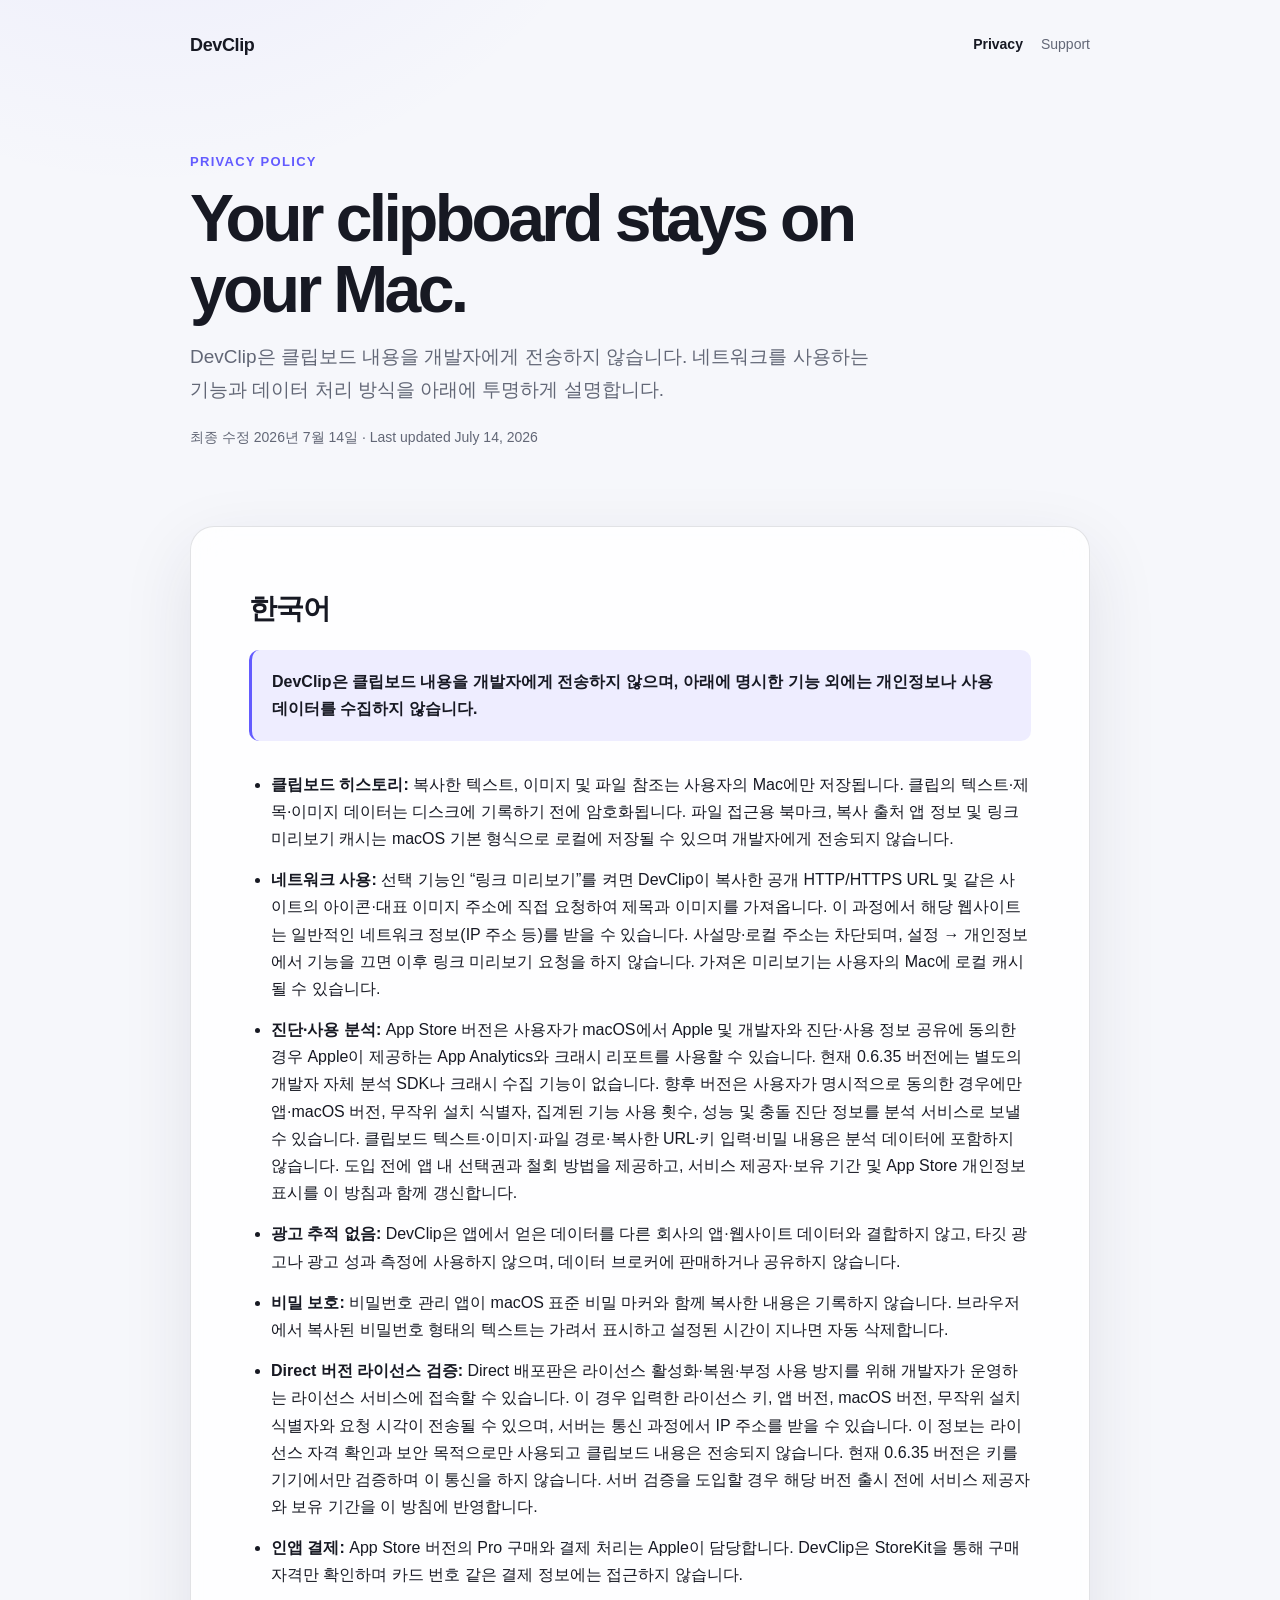
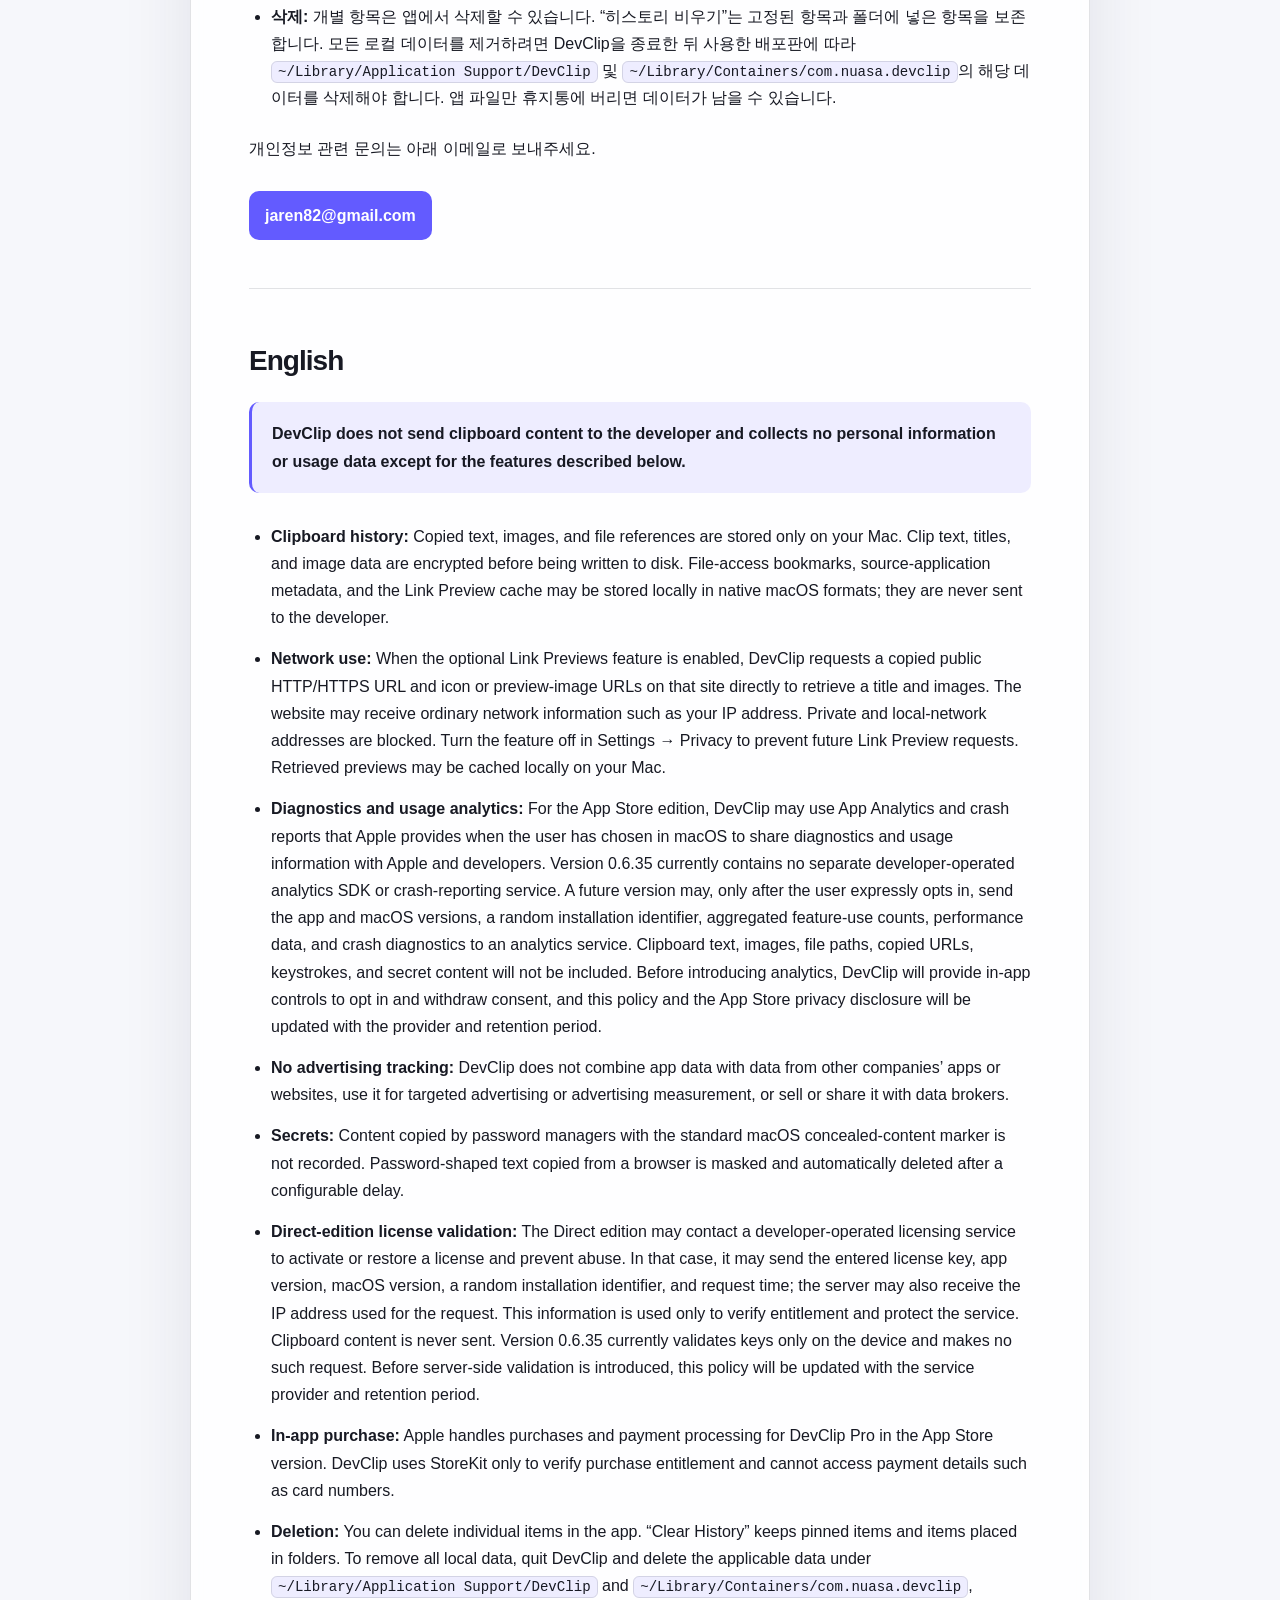
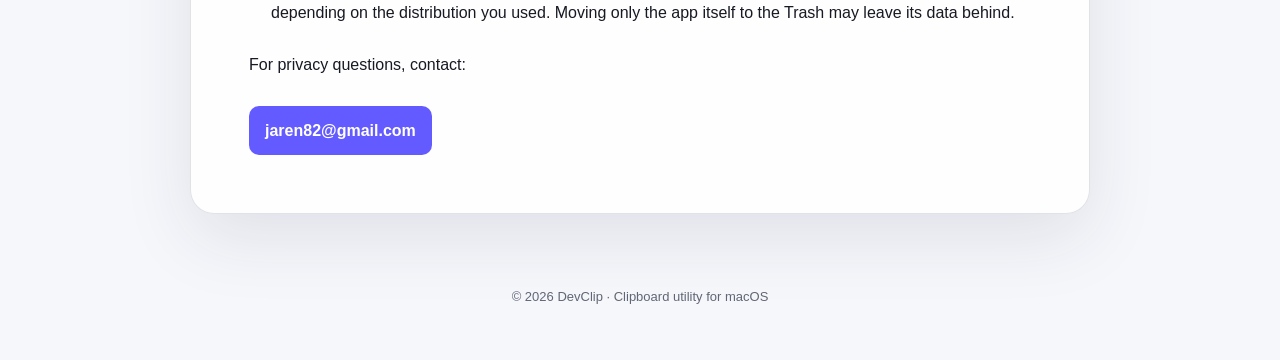
==== index.html @ b5a1bee8 "Publish DevClip privacy and support pages" ====
<!doctype html>
<html lang="ko">
<head>
  <meta charset="utf-8">
  <meta name="viewport" content="width=device-width, initial-scale=1">
  <meta name="description" content="DevClip 개인정보처리방침과 Privacy Policy">
  <title>Privacy Policy · DevClip</title>
  <link rel="stylesheet" href="styles.css">
</head>
<body>
  <div class="shell">
    <header>
      <a class="brand" href="./">DevClip</a>
      <nav aria-label="Main navigation">
        <a href="./" aria-current="page">Privacy</a>
        <a href="support.html">Support</a>
      </nav>
    </header>

    <main>
      <section class="hero">
        <div class="eyebrow">Privacy Policy</div>
        <h1>Your clipboard stays on your Mac.</h1>
        <p class="lede">DevClip은 클립보드 내용을 개발자에게 전송하지 않습니다. 네트워크를 사용하는 기능과 데이터 처리 방식을 아래에 투명하게 설명합니다.</p>
        <p class="updated">최종 수정 2026년 7월 14일 · Last updated July 14, 2026</p>
      </section>

      <article class="card">
        <section class="language" lang="ko">
          <h2>한국어</h2>
          <p class="notice"><strong>DevClip은 클립보드 내용을 개발자에게 전송하지 않으며, 아래에 명시한 기능 외에는 개인정보나 사용 데이터를 수집하지 않습니다.</strong></p>
          <ul>
            <li><strong>클립보드 히스토리:</strong> 복사한 텍스트, 이미지 및 파일 참조는 사용자의 Mac에만 저장됩니다. 클립의 텍스트·제목·이미지 데이터는 디스크에 기록하기 전에 암호화됩니다. 파일 접근용 북마크, 복사 출처 앱 정보 및 링크 미리보기 캐시는 macOS 기본 형식으로 로컬에 저장될 수 있으며 개발자에게 전송되지 않습니다.</li>
            <li><strong>네트워크 사용:</strong> 선택 기능인 “링크 미리보기”를 켜면 DevClip이 복사한 공개 HTTP/HTTPS URL 및 같은 사이트의 아이콘·대표 이미지 주소에 직접 요청하여 제목과 이미지를 가져옵니다. 이 과정에서 해당 웹사이트는 일반적인 네트워크 정보(IP 주소 등)를 받을 수 있습니다. 사설망·로컬 주소는 차단되며, 설정 → 개인정보에서 기능을 끄면 이후 링크 미리보기 요청을 하지 않습니다. 가져온 미리보기는 사용자의 Mac에 로컬 캐시될 수 있습니다.</li>
            <li><strong>진단·사용 분석:</strong> App Store 버전은 사용자가 macOS에서 Apple 및 개발자와 진단·사용 정보 공유에 동의한 경우 Apple이 제공하는 App Analytics와 크래시 리포트를 사용할 수 있습니다. 현재 0.6.35 버전에는 별도의 개발자 자체 분석 SDK나 크래시 수집 기능이 없습니다. 향후 버전은 사용자가 명시적으로 동의한 경우에만 앱·macOS 버전, 무작위 설치 식별자, 집계된 기능 사용 횟수, 성능 및 충돌 진단 정보를 분석 서비스로 보낼 수 있습니다. 클립보드 텍스트·이미지·파일 경로·복사한 URL·키 입력·비밀 내용은 분석 데이터에 포함하지 않습니다. 도입 전에 앱 내 선택권과 철회 방법을 제공하고, 서비스 제공자·보유 기간 및 App Store 개인정보 표시를 이 방침과 함께 갱신합니다.</li>
            <li><strong>광고 추적 없음:</strong> DevClip은 앱에서 얻은 데이터를 다른 회사의 앱·웹사이트 데이터와 결합하지 않고, 타깃 광고나 광고 성과 측정에 사용하지 않으며, 데이터 브로커에 판매하거나 공유하지 않습니다.</li>
            <li><strong>비밀 보호:</strong> 비밀번호 관리 앱이 macOS 표준 비밀 마커와 함께 복사한 내용은 기록하지 않습니다. 브라우저에서 복사된 비밀번호 형태의 텍스트는 가려서 표시하고 설정된 시간이 지나면 자동 삭제합니다.</li>
            <li><strong>Direct 버전 라이선스 검증:</strong> Direct 배포판은 라이선스 활성화·복원·부정 사용 방지를 위해 개발자가 운영하는 라이선스 서비스에 접속할 수 있습니다. 이 경우 입력한 라이선스 키, 앱 버전, macOS 버전, 무작위 설치 식별자와 요청 시각이 전송될 수 있으며, 서버는 통신 과정에서 IP 주소를 받을 수 있습니다. 이 정보는 라이선스 자격 확인과 보안 목적으로만 사용되고 클립보드 내용은 전송되지 않습니다. 현재 0.6.35 버전은 키를 기기에서만 검증하며 이 통신을 하지 않습니다. 서버 검증을 도입할 경우 해당 버전 출시 전에 서비스 제공자와 보유 기간을 이 방침에 반영합니다.</li>
            <li><strong>인앱 결제:</strong> App Store 버전의 Pro 구매와 결제 처리는 Apple이 담당합니다. DevClip은 StoreKit을 통해 구매 자격만 확인하며 카드 번호 같은 결제 정보에는 접근하지 않습니다.</li>
            <li><strong>삭제:</strong> 개별 항목은 앱에서 삭제할 수 있습니다. “히스토리 비우기”는 고정된 항목과 폴더에 넣은 항목을 보존합니다. 모든 로컬 데이터를 제거하려면 DevClip을 종료한 뒤 사용한 배포판에 따라 <code>~/Library/Application Support/DevClip</code> 및 <code>~/Library/Containers/com.nuasa.devclip</code>의 해당 데이터를 삭제해야 합니다. 앱 파일만 휴지통에 버리면 데이터가 남을 수 있습니다.</li>
          </ul>
          <p>개인정보 관련 문의는 아래 이메일로 보내주세요.</p>
          <a class="contact" href="mailto:jaren82@gmail.com">jaren82@gmail.com</a>
        </section>

        <section class="language" lang="en">
          <h2>English</h2>
          <p class="notice"><strong>DevClip does not send clipboard content to the developer and collects no personal information or usage data except for the features described below.</strong></p>
          <ul>
            <li><strong>Clipboard history:</strong> Copied text, images, and file references are stored only on your Mac. Clip text, titles, and image data are encrypted before being written to disk. File-access bookmarks, source-application metadata, and the Link Preview cache may be stored locally in native macOS formats; they are never sent to the developer.</li>
            <li><strong>Network use:</strong> When the optional Link Previews feature is enabled, DevClip requests a copied public HTTP/HTTPS URL and icon or preview-image URLs on that site directly to retrieve a title and images. The website may receive ordinary network information such as your IP address. Private and local-network addresses are blocked. Turn the feature off in Settings → Privacy to prevent future Link Preview requests. Retrieved previews may be cached locally on your Mac.</li>
            <li><strong>Diagnostics and usage analytics:</strong> For the App Store edition, DevClip may use App Analytics and crash reports that Apple provides when the user has chosen in macOS to share diagnostics and usage information with Apple and developers. Version 0.6.35 currently contains no separate developer-operated analytics SDK or crash-reporting service. A future version may, only after the user expressly opts in, send the app and macOS versions, a random installation identifier, aggregated feature-use counts, performance data, and crash diagnostics to an analytics service. Clipboard text, images, file paths, copied URLs, keystrokes, and secret content will not be included. Before introducing analytics, DevClip will provide in-app controls to opt in and withdraw consent, and this policy and the App Store privacy disclosure will be updated with the provider and retention period.</li>
            <li><strong>No advertising tracking:</strong> DevClip does not combine app data with data from other companies’ apps or websites, use it for targeted advertising or advertising measurement, or sell or share it with data brokers.</li>
            <li><strong>Secrets:</strong> Content copied by password managers with the standard macOS concealed-content marker is not recorded. Password-shaped text copied from a browser is masked and automatically deleted after a configurable delay.</li>
            <li><strong>Direct-edition license validation:</strong> The Direct edition may contact a developer-operated licensing service to activate or restore a license and prevent abuse. In that case, it may send the entered license key, app version, macOS version, a random installation identifier, and request time; the server may also receive the IP address used for the request. This information is used only to verify entitlement and protect the service. Clipboard content is never sent. Version 0.6.35 currently validates keys only on the device and makes no such request. Before server-side validation is introduced, this policy will be updated with the service provider and retention period.</li>
            <li><strong>In-app purchase:</strong> Apple handles purchases and payment processing for DevClip Pro in the App Store version. DevClip uses StoreKit only to verify purchase entitlement and cannot access payment details such as card numbers.</li>
            <li><strong>Deletion:</strong> You can delete individual items in the app. “Clear History” keeps pinned items and items placed in folders. To remove all local data, quit DevClip and delete the applicable data under <code>~/Library/Application Support/DevClip</code> and <code>~/Library/Containers/com.nuasa.devclip</code>, depending on the distribution you used. Moving only the app itself to the Trash may leave its data behind.</li>
          </ul>
          <p>For privacy questions, contact:</p>
          <a class="contact" href="mailto:jaren82@gmail.com">jaren82@gmail.com</a>
        </section>
      </article>
    </main>

    <footer>© 2026 DevClip · Clipboard utility for macOS</footer>
  </div>
</body>
</html>
---- styles.css ----
:root {
  color-scheme: light dark;
  --bg: #f6f7fb;
  --surface: rgba(255, 255, 255, 0.82);
  --text: #171923;
  --muted: #626776;
  --line: rgba(22, 28, 45, 0.12);
  --accent: #635bff;
  --accent-soft: rgba(99, 91, 255, 0.1);
  --shadow: 0 24px 70px rgba(40, 43, 70, 0.1);
}

@media (prefers-color-scheme: dark) {
  :root {
    --bg: #101116;
    --surface: rgba(28, 30, 38, 0.88);
    --text: #f3f4f8;
    --muted: #a8adba;
    --line: rgba(255, 255, 255, 0.11);
    --accent: #9b95ff;
    --accent-soft: rgba(155, 149, 255, 0.13);
    --shadow: 0 24px 70px rgba(0, 0, 0, 0.25);
  }
}

* { box-sizing: border-box; }

html { scroll-behavior: smooth; }

body {
  margin: 0;
  background:
    radial-gradient(circle at 12% -10%, var(--accent-soft), transparent 34rem),
    var(--bg);
  color: var(--text);
  font: 16px/1.7 -apple-system, BlinkMacSystemFont, "SF Pro Text", "Noto Sans KR", sans-serif;
}

a { color: var(--accent); }
a:hover { text-decoration-thickness: 2px; }

.shell {
  width: min(900px, calc(100% - 32px));
  margin: 0 auto;
}

header {
  display: flex;
  align-items: center;
  justify-content: space-between;
  gap: 24px;
  padding: 30px 0;
}

.brand {
  color: var(--text);
  font-size: 18px;
  font-weight: 750;
  letter-spacing: -0.02em;
  text-decoration: none;
}

nav { display: flex; gap: 18px; }
nav a { color: var(--muted); font-size: 14px; text-decoration: none; }
nav a[aria-current="page"] { color: var(--text); font-weight: 650; }

.hero { padding: 60px 0 34px; }
.eyebrow {
  color: var(--accent);
  font-size: 13px;
  font-weight: 750;
  letter-spacing: 0.1em;
  text-transform: uppercase;
}

h1 {
  max-width: 720px;
  margin: 10px 0 16px;
  font-size: clamp(38px, 7vw, 66px);
  line-height: 1.08;
  letter-spacing: -0.055em;
}

.lede { max-width: 700px; margin: 0; color: var(--muted); font-size: 19px; }
.updated { margin-top: 20px; color: var(--muted); font-size: 14px; }

.card {
  margin: 24px 0 72px;
  padding: clamp(24px, 6vw, 58px);
  border: 1px solid var(--line);
  border-radius: 24px;
  background: var(--surface);
  box-shadow: var(--shadow);
  backdrop-filter: blur(18px);
}

.language + .language {
  margin-top: 48px;
  padding-top: 48px;
  border-top: 1px solid var(--line);
}

h2 { margin: 0 0 18px; font-size: 28px; letter-spacing: -0.035em; }
h3 { margin: 28px 0 8px; font-size: 18px; letter-spacing: -0.02em; }
p { margin: 8px 0 18px; }
ul { margin: 14px 0 24px; padding-left: 22px; }
li + li { margin-top: 14px; }
strong { font-weight: 720; }
code {
  padding: 2px 6px;
  border: 1px solid var(--line);
  border-radius: 6px;
  background: var(--accent-soft);
  font: 0.88em ui-monospace, SFMono-Regular, Menlo, monospace;
  overflow-wrap: anywhere;
}

.notice {
  margin: 0 0 30px;
  padding: 18px 20px;
  border-left: 3px solid var(--accent);
  border-radius: 10px;
  background: var(--accent-soft);
}

.contact {
  display: inline-flex;
  margin-top: 10px;
  padding: 11px 16px;
  border-radius: 10px;
  background: var(--accent);
  color: #fff;
  font-weight: 700;
  text-decoration: none;
}

footer {
  padding: 0 0 52px;
  color: var(--muted);
  font-size: 13px;
  text-align: center;
}

@media (max-width: 560px) {
  header { align-items: flex-start; flex-direction: column; }
  .hero { padding-top: 30px; }
  .card { border-radius: 18px; }
}
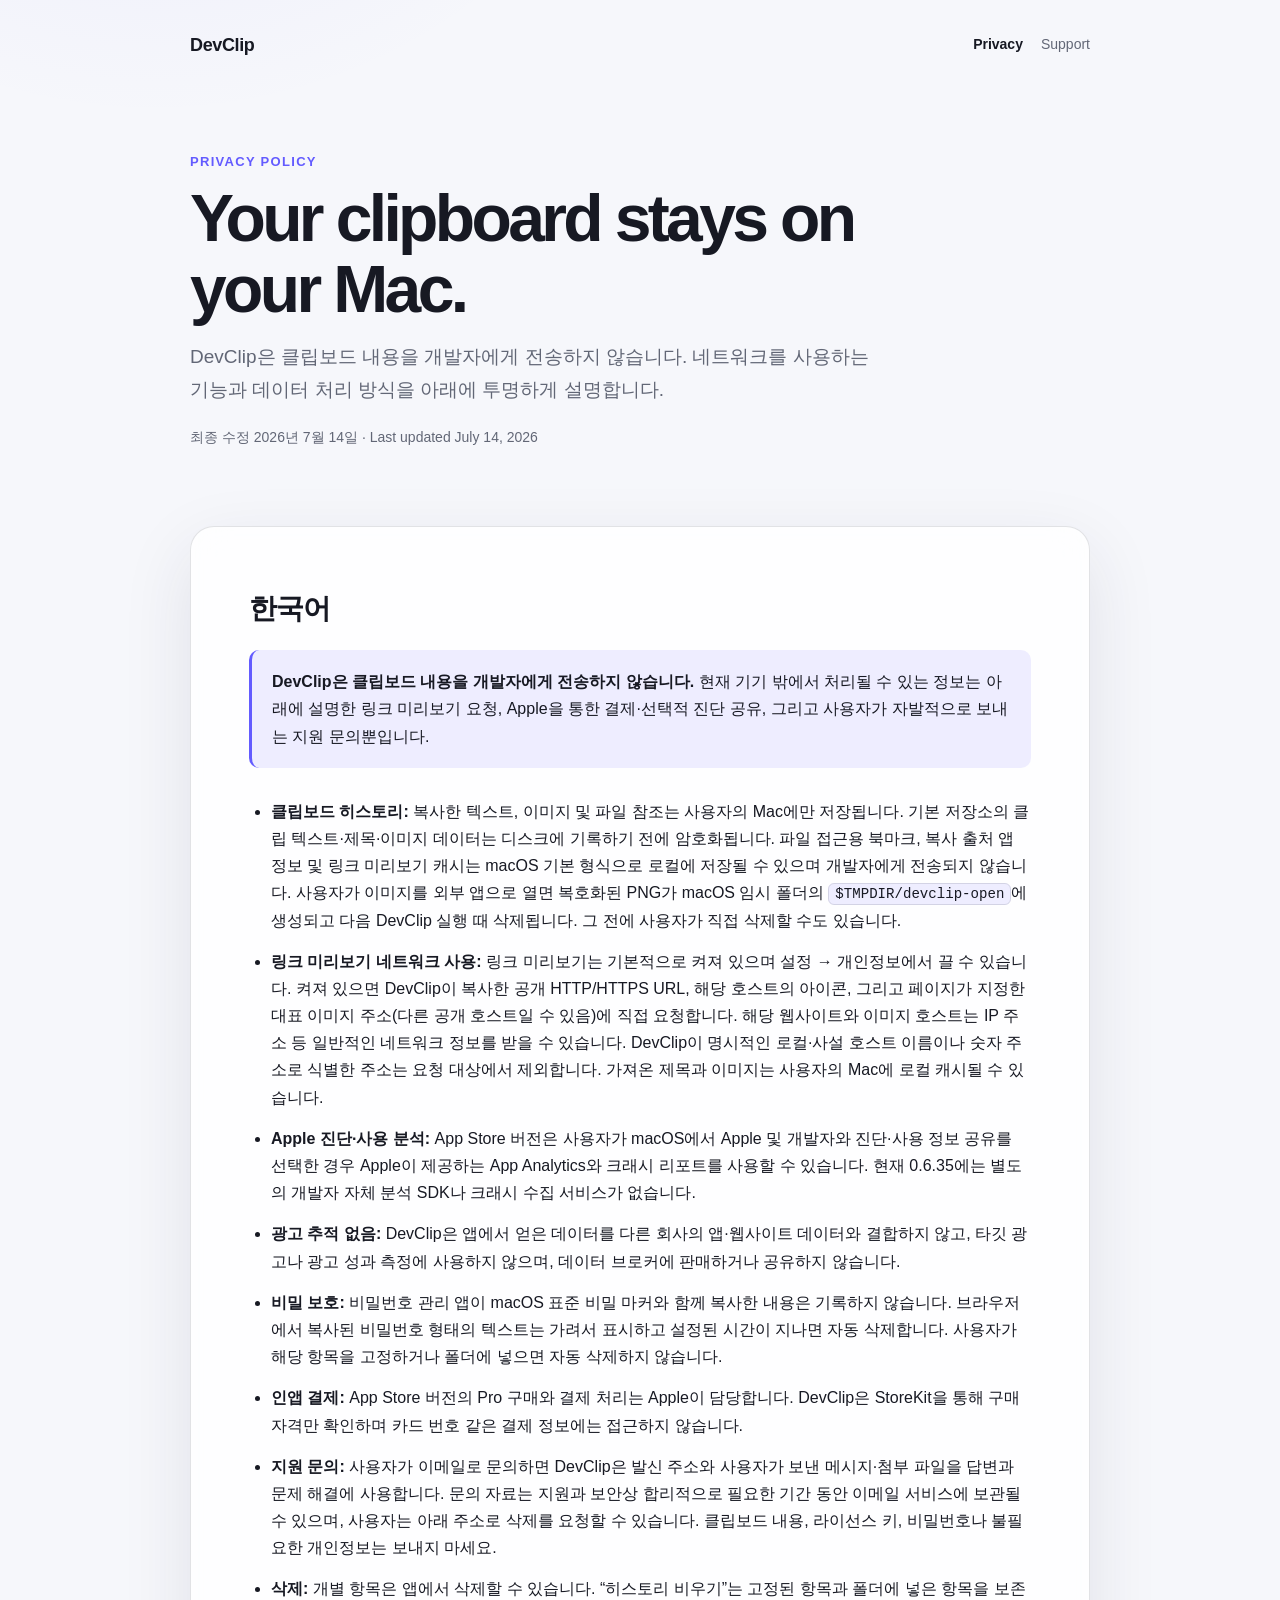
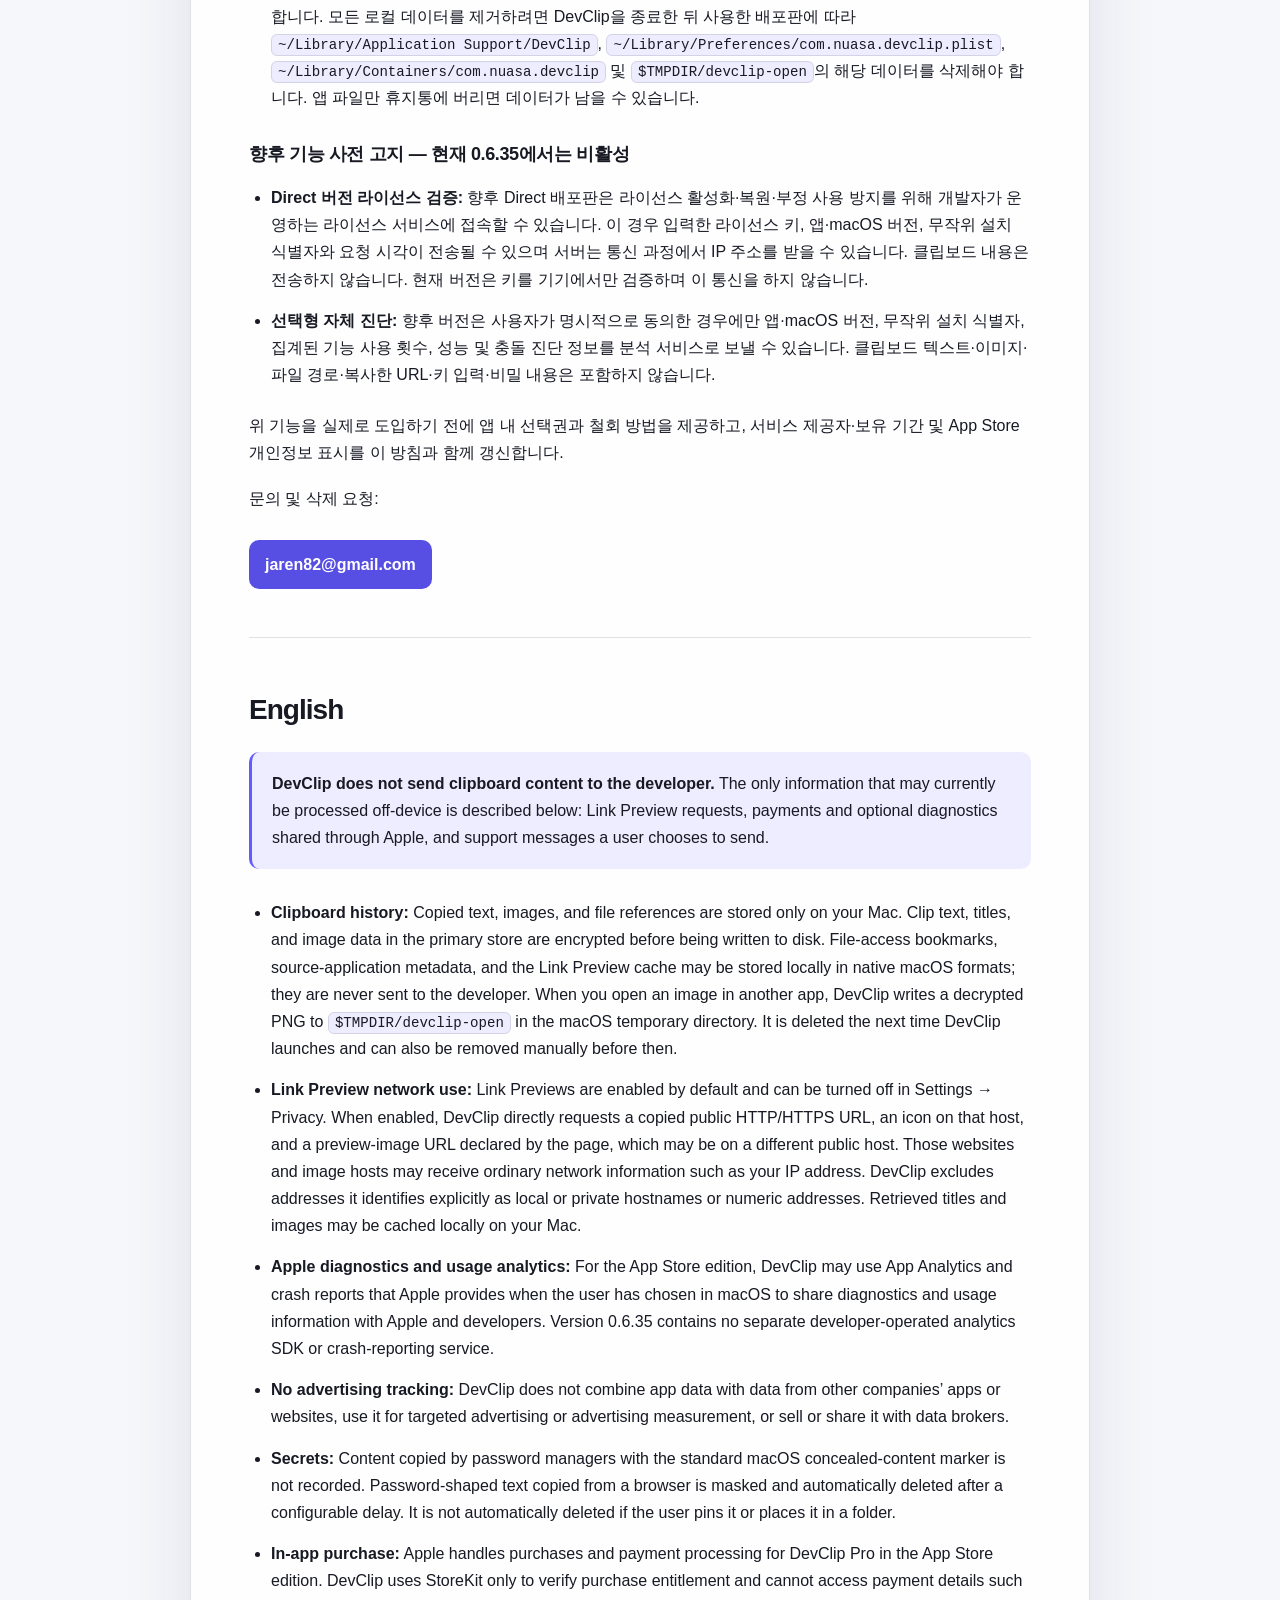
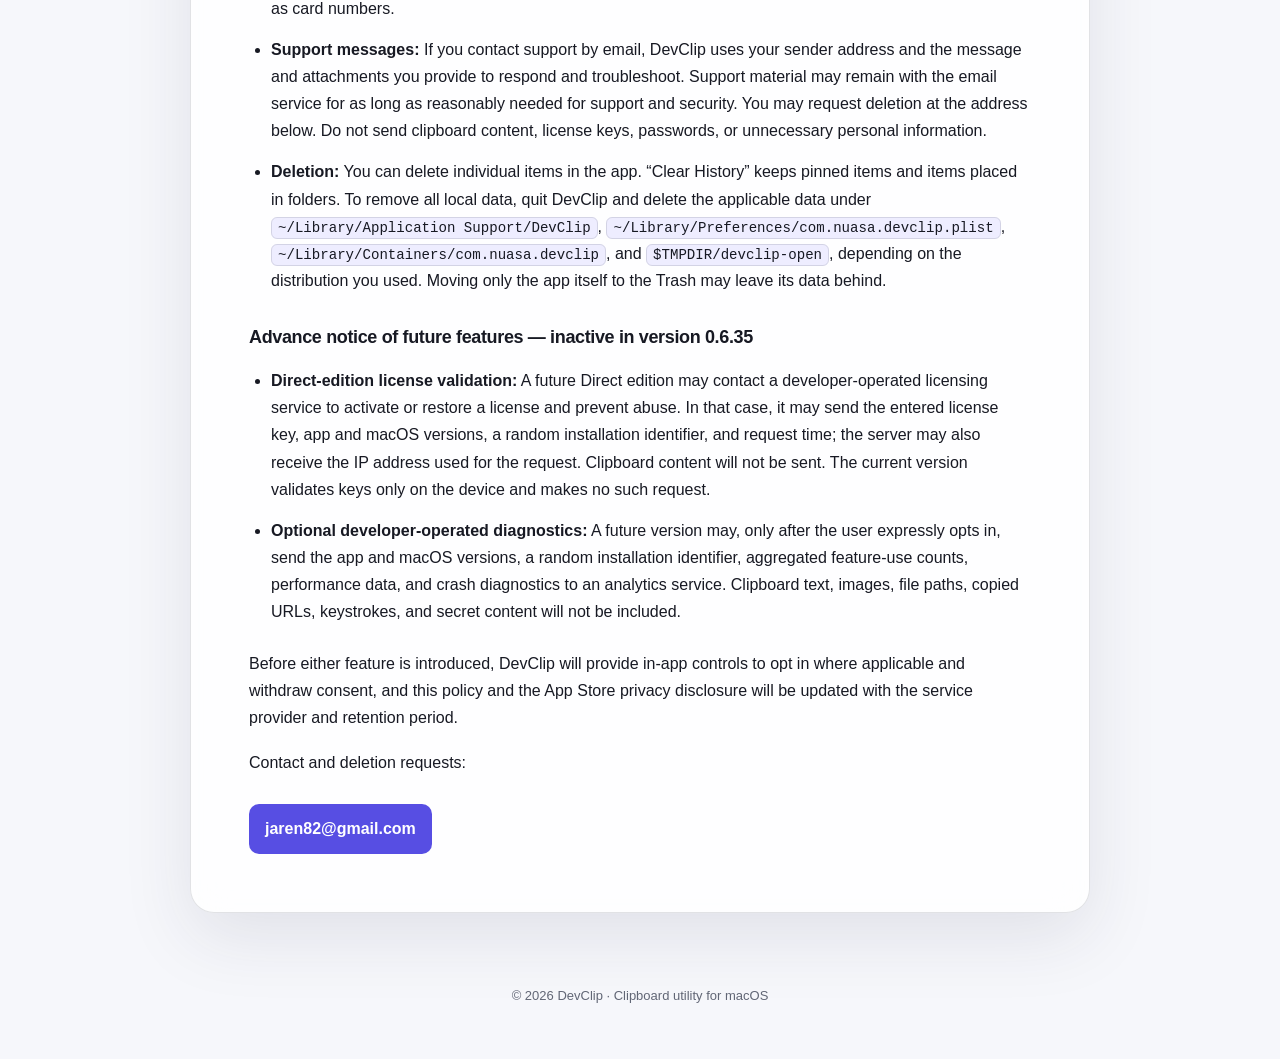
==== commit 354f1350: "Clarify DevClip data handling" ====
--- a/index.html
+++ b/index.html
@@ -1,5 +1,5 @@
 <!doctype html>
-<html lang="ko">
+<html lang="en">
 <head>
   <meta charset="utf-8">
   <meta name="viewport" content="width=device-width, initial-scale=1">
@@ -8,6 +8,7 @@
   <link rel="stylesheet" href="styles.css">
 </head>
 <body>
+  <a class="skip-link" href="#content">Skip to content</a>
   <div class="shell">
     <header>
       <a class="brand" href="./">DevClip</a>
@@ -17,46 +18,58 @@
       </nav>
     </header>
 
-    <main>
+    <main id="content">
       <section class="hero">
         <div class="eyebrow">Privacy Policy</div>
         <h1>Your clipboard stays on your Mac.</h1>
-        <p class="lede">DevClip은 클립보드 내용을 개발자에게 전송하지 않습니다. 네트워크를 사용하는 기능과 데이터 처리 방식을 아래에 투명하게 설명합니다.</p>
+        <p class="lede" lang="ko">DevClip은 클립보드 내용을 개발자에게 전송하지 않습니다. 네트워크를 사용하는 기능과 데이터 처리 방식을 아래에 투명하게 설명합니다.</p>
         <p class="updated">최종 수정 2026년 7월 14일 · Last updated July 14, 2026</p>
       </section>
 
       <article class="card">
         <section class="language" lang="ko">
           <h2>한국어</h2>
-          <p class="notice"><strong>DevClip은 클립보드 내용을 개발자에게 전송하지 않으며, 아래에 명시한 기능 외에는 개인정보나 사용 데이터를 수집하지 않습니다.</strong></p>
+          <p class="notice"><strong>DevClip은 클립보드 내용을 개발자에게 전송하지 않습니다.</strong> 현재 기기 밖에서 처리될 수 있는 정보는 아래에 설명한 링크 미리보기 요청, Apple을 통한 결제·선택적 진단 공유, 그리고 사용자가 자발적으로 보내는 지원 문의뿐입니다.</p>
           <ul>
-            <li><strong>클립보드 히스토리:</strong> 복사한 텍스트, 이미지 및 파일 참조는 사용자의 Mac에만 저장됩니다. 클립의 텍스트·제목·이미지 데이터는 디스크에 기록하기 전에 암호화됩니다. 파일 접근용 북마크, 복사 출처 앱 정보 및 링크 미리보기 캐시는 macOS 기본 형식으로 로컬에 저장될 수 있으며 개발자에게 전송되지 않습니다.</li>
-            <li><strong>네트워크 사용:</strong> 선택 기능인 “링크 미리보기”를 켜면 DevClip이 복사한 공개 HTTP/HTTPS URL 및 같은 사이트의 아이콘·대표 이미지 주소에 직접 요청하여 제목과 이미지를 가져옵니다. 이 과정에서 해당 웹사이트는 일반적인 네트워크 정보(IP 주소 등)를 받을 수 있습니다. 사설망·로컬 주소는 차단되며, 설정 → 개인정보에서 기능을 끄면 이후 링크 미리보기 요청을 하지 않습니다. 가져온 미리보기는 사용자의 Mac에 로컬 캐시될 수 있습니다.</li>
-            <li><strong>진단·사용 분석:</strong> App Store 버전은 사용자가 macOS에서 Apple 및 개발자와 진단·사용 정보 공유에 동의한 경우 Apple이 제공하는 App Analytics와 크래시 리포트를 사용할 수 있습니다. 현재 0.6.35 버전에는 별도의 개발자 자체 분석 SDK나 크래시 수집 기능이 없습니다. 향후 버전은 사용자가 명시적으로 동의한 경우에만 앱·macOS 버전, 무작위 설치 식별자, 집계된 기능 사용 횟수, 성능 및 충돌 진단 정보를 분석 서비스로 보낼 수 있습니다. 클립보드 텍스트·이미지·파일 경로·복사한 URL·키 입력·비밀 내용은 분석 데이터에 포함하지 않습니다. 도입 전에 앱 내 선택권과 철회 방법을 제공하고, 서비스 제공자·보유 기간 및 App Store 개인정보 표시를 이 방침과 함께 갱신합니다.</li>
+            <li><strong>클립보드 히스토리:</strong> 복사한 텍스트, 이미지 및 파일 참조는 사용자의 Mac에만 저장됩니다. 기본 저장소의 클립 텍스트·제목·이미지 데이터는 디스크에 기록하기 전에 암호화됩니다. 파일 접근용 북마크, 복사 출처 앱 정보 및 링크 미리보기 캐시는 macOS 기본 형식으로 로컬에 저장될 수 있으며 개발자에게 전송되지 않습니다. 사용자가 이미지를 외부 앱으로 열면 복호화된 PNG가 macOS 임시 폴더의 <code>$TMPDIR/devclip-open</code>에 생성되고 다음 DevClip 실행 때 삭제됩니다. 그 전에 사용자가 직접 삭제할 수도 있습니다.</li>
+            <li><strong>링크 미리보기 네트워크 사용:</strong> 링크 미리보기는 기본적으로 켜져 있으며 설정 → 개인정보에서 끌 수 있습니다. 켜져 있으면 DevClip이 복사한 공개 HTTP/HTTPS URL, 해당 호스트의 아이콘, 그리고 페이지가 지정한 대표 이미지 주소(다른 공개 호스트일 수 있음)에 직접 요청합니다. 해당 웹사이트와 이미지 호스트는 IP 주소 등 일반적인 네트워크 정보를 받을 수 있습니다. DevClip이 명시적인 로컬·사설 호스트 이름이나 숫자 주소로 식별한 주소는 요청 대상에서 제외합니다. 가져온 제목과 이미지는 사용자의 Mac에 로컬 캐시될 수 있습니다.</li>
+            <li><strong>Apple 진단·사용 분석:</strong> App Store 버전은 사용자가 macOS에서 Apple 및 개발자와 진단·사용 정보 공유를 선택한 경우 Apple이 제공하는 App Analytics와 크래시 리포트를 사용할 수 있습니다. 현재 0.6.35에는 별도의 개발자 자체 분석 SDK나 크래시 수집 서비스가 없습니다.</li>
             <li><strong>광고 추적 없음:</strong> DevClip은 앱에서 얻은 데이터를 다른 회사의 앱·웹사이트 데이터와 결합하지 않고, 타깃 광고나 광고 성과 측정에 사용하지 않으며, 데이터 브로커에 판매하거나 공유하지 않습니다.</li>
-            <li><strong>비밀 보호:</strong> 비밀번호 관리 앱이 macOS 표준 비밀 마커와 함께 복사한 내용은 기록하지 않습니다. 브라우저에서 복사된 비밀번호 형태의 텍스트는 가려서 표시하고 설정된 시간이 지나면 자동 삭제합니다.</li>
-            <li><strong>Direct 버전 라이선스 검증:</strong> Direct 배포판은 라이선스 활성화·복원·부정 사용 방지를 위해 개발자가 운영하는 라이선스 서비스에 접속할 수 있습니다. 이 경우 입력한 라이선스 키, 앱 버전, macOS 버전, 무작위 설치 식별자와 요청 시각이 전송될 수 있으며, 서버는 통신 과정에서 IP 주소를 받을 수 있습니다. 이 정보는 라이선스 자격 확인과 보안 목적으로만 사용되고 클립보드 내용은 전송되지 않습니다. 현재 0.6.35 버전은 키를 기기에서만 검증하며 이 통신을 하지 않습니다. 서버 검증을 도입할 경우 해당 버전 출시 전에 서비스 제공자와 보유 기간을 이 방침에 반영합니다.</li>
+            <li><strong>비밀 보호:</strong> 비밀번호 관리 앱이 macOS 표준 비밀 마커와 함께 복사한 내용은 기록하지 않습니다. 브라우저에서 복사된 비밀번호 형태의 텍스트는 가려서 표시하고 설정된 시간이 지나면 자동 삭제합니다. 사용자가 해당 항목을 고정하거나 폴더에 넣으면 자동 삭제하지 않습니다.</li>
             <li><strong>인앱 결제:</strong> App Store 버전의 Pro 구매와 결제 처리는 Apple이 담당합니다. DevClip은 StoreKit을 통해 구매 자격만 확인하며 카드 번호 같은 결제 정보에는 접근하지 않습니다.</li>
-            <li><strong>삭제:</strong> 개별 항목은 앱에서 삭제할 수 있습니다. “히스토리 비우기”는 고정된 항목과 폴더에 넣은 항목을 보존합니다. 모든 로컬 데이터를 제거하려면 DevClip을 종료한 뒤 사용한 배포판에 따라 <code>~/Library/Application Support/DevClip</code> 및 <code>~/Library/Containers/com.nuasa.devclip</code>의 해당 데이터를 삭제해야 합니다. 앱 파일만 휴지통에 버리면 데이터가 남을 수 있습니다.</li>
+            <li><strong>지원 문의:</strong> 사용자가 이메일로 문의하면 DevClip은 발신 주소와 사용자가 보낸 메시지·첨부 파일을 답변과 문제 해결에 사용합니다. 문의 자료는 지원과 보안상 합리적으로 필요한 기간 동안 이메일 서비스에 보관될 수 있으며, 사용자는 아래 주소로 삭제를 요청할 수 있습니다. 클립보드 내용, 라이선스 키, 비밀번호나 불필요한 개인정보는 보내지 마세요.</li>
+            <li><strong>삭제:</strong> 개별 항목은 앱에서 삭제할 수 있습니다. “히스토리 비우기”는 고정된 항목과 폴더에 넣은 항목을 보존합니다. 모든 로컬 데이터를 제거하려면 DevClip을 종료한 뒤 사용한 배포판에 따라 <code>~/Library/Application Support/DevClip</code>, <code>~/Library/Preferences/com.nuasa.devclip.plist</code>, <code>~/Library/Containers/com.nuasa.devclip</code> 및 <code>$TMPDIR/devclip-open</code>의 해당 데이터를 삭제해야 합니다. 앱 파일만 휴지통에 버리면 데이터가 남을 수 있습니다.</li>
           </ul>
-          <p>개인정보 관련 문의는 아래 이메일로 보내주세요.</p>
+          <h3>향후 기능 사전 고지 — 현재 0.6.35에서는 비활성</h3>
+          <ul>
+            <li><strong>Direct 버전 라이선스 검증:</strong> 향후 Direct 배포판은 라이선스 활성화·복원·부정 사용 방지를 위해 개발자가 운영하는 라이선스 서비스에 접속할 수 있습니다. 이 경우 입력한 라이선스 키, 앱·macOS 버전, 무작위 설치 식별자와 요청 시각이 전송될 수 있으며 서버는 통신 과정에서 IP 주소를 받을 수 있습니다. 클립보드 내용은 전송하지 않습니다. 현재 버전은 키를 기기에서만 검증하며 이 통신을 하지 않습니다.</li>
+            <li><strong>선택형 자체 진단:</strong> 향후 버전은 사용자가 명시적으로 동의한 경우에만 앱·macOS 버전, 무작위 설치 식별자, 집계된 기능 사용 횟수, 성능 및 충돌 진단 정보를 분석 서비스로 보낼 수 있습니다. 클립보드 텍스트·이미지·파일 경로·복사한 URL·키 입력·비밀 내용은 포함하지 않습니다.</li>
+          </ul>
+          <p>위 기능을 실제로 도입하기 전에 앱 내 선택권과 철회 방법을 제공하고, 서비스 제공자·보유 기간 및 App Store 개인정보 표시를 이 방침과 함께 갱신합니다.</p>
+          <p>문의 및 삭제 요청:</p>
           <a class="contact" href="mailto:jaren82@gmail.com">jaren82@gmail.com</a>
         </section>
 
         <section class="language" lang="en">
           <h2>English</h2>
-          <p class="notice"><strong>DevClip does not send clipboard content to the developer and collects no personal information or usage data except for the features described below.</strong></p>
+          <p class="notice"><strong>DevClip does not send clipboard content to the developer.</strong> The only information that may currently be processed off-device is described below: Link Preview requests, payments and optional diagnostics shared through Apple, and support messages a user chooses to send.</p>
           <ul>
-            <li><strong>Clipboard history:</strong> Copied text, images, and file references are stored only on your Mac. Clip text, titles, and image data are encrypted before being written to disk. File-access bookmarks, source-application metadata, and the Link Preview cache may be stored locally in native macOS formats; they are never sent to the developer.</li>
-            <li><strong>Network use:</strong> When the optional Link Previews feature is enabled, DevClip requests a copied public HTTP/HTTPS URL and icon or preview-image URLs on that site directly to retrieve a title and images. The website may receive ordinary network information such as your IP address. Private and local-network addresses are blocked. Turn the feature off in Settings → Privacy to prevent future Link Preview requests. Retrieved previews may be cached locally on your Mac.</li>
-            <li><strong>Diagnostics and usage analytics:</strong> For the App Store edition, DevClip may use App Analytics and crash reports that Apple provides when the user has chosen in macOS to share diagnostics and usage information with Apple and developers. Version 0.6.35 currently contains no separate developer-operated analytics SDK or crash-reporting service. A future version may, only after the user expressly opts in, send the app and macOS versions, a random installation identifier, aggregated feature-use counts, performance data, and crash diagnostics to an analytics service. Clipboard text, images, file paths, copied URLs, keystrokes, and secret content will not be included. Before introducing analytics, DevClip will provide in-app controls to opt in and withdraw consent, and this policy and the App Store privacy disclosure will be updated with the provider and retention period.</li>
+            <li><strong>Clipboard history:</strong> Copied text, images, and file references are stored only on your Mac. Clip text, titles, and image data in the primary store are encrypted before being written to disk. File-access bookmarks, source-application metadata, and the Link Preview cache may be stored locally in native macOS formats; they are never sent to the developer. When you open an image in another app, DevClip writes a decrypted PNG to <code>$TMPDIR/devclip-open</code> in the macOS temporary directory. It is deleted the next time DevClip launches and can also be removed manually before then.</li>
+            <li><strong>Link Preview network use:</strong> Link Previews are enabled by default and can be turned off in Settings → Privacy. When enabled, DevClip directly requests a copied public HTTP/HTTPS URL, an icon on that host, and a preview-image URL declared by the page, which may be on a different public host. Those websites and image hosts may receive ordinary network information such as your IP address. DevClip excludes addresses it identifies explicitly as local or private hostnames or numeric addresses. Retrieved titles and images may be cached locally on your Mac.</li>
+            <li><strong>Apple diagnostics and usage analytics:</strong> For the App Store edition, DevClip may use App Analytics and crash reports that Apple provides when the user has chosen in macOS to share diagnostics and usage information with Apple and developers. Version 0.6.35 contains no separate developer-operated analytics SDK or crash-reporting service.</li>
             <li><strong>No advertising tracking:</strong> DevClip does not combine app data with data from other companies’ apps or websites, use it for targeted advertising or advertising measurement, or sell or share it with data brokers.</li>
-            <li><strong>Secrets:</strong> Content copied by password managers with the standard macOS concealed-content marker is not recorded. Password-shaped text copied from a browser is masked and automatically deleted after a configurable delay.</li>
-            <li><strong>Direct-edition license validation:</strong> The Direct edition may contact a developer-operated licensing service to activate or restore a license and prevent abuse. In that case, it may send the entered license key, app version, macOS version, a random installation identifier, and request time; the server may also receive the IP address used for the request. This information is used only to verify entitlement and protect the service. Clipboard content is never sent. Version 0.6.35 currently validates keys only on the device and makes no such request. Before server-side validation is introduced, this policy will be updated with the service provider and retention period.</li>
-            <li><strong>In-app purchase:</strong> Apple handles purchases and payment processing for DevClip Pro in the App Store version. DevClip uses StoreKit only to verify purchase entitlement and cannot access payment details such as card numbers.</li>
-            <li><strong>Deletion:</strong> You can delete individual items in the app. “Clear History” keeps pinned items and items placed in folders. To remove all local data, quit DevClip and delete the applicable data under <code>~/Library/Application Support/DevClip</code> and <code>~/Library/Containers/com.nuasa.devclip</code>, depending on the distribution you used. Moving only the app itself to the Trash may leave its data behind.</li>
+            <li><strong>Secrets:</strong> Content copied by password managers with the standard macOS concealed-content marker is not recorded. Password-shaped text copied from a browser is masked and automatically deleted after a configurable delay. It is not automatically deleted if the user pins it or places it in a folder.</li>
+            <li><strong>In-app purchase:</strong> Apple handles purchases and payment processing for DevClip Pro in the App Store edition. DevClip uses StoreKit only to verify purchase entitlement and cannot access payment details such as card numbers.</li>
+            <li><strong>Support messages:</strong> If you contact support by email, DevClip uses your sender address and the message and attachments you provide to respond and troubleshoot. Support material may remain with the email service for as long as reasonably needed for support and security. You may request deletion at the address below. Do not send clipboard content, license keys, passwords, or unnecessary personal information.</li>
+            <li><strong>Deletion:</strong> You can delete individual items in the app. “Clear History” keeps pinned items and items placed in folders. To remove all local data, quit DevClip and delete the applicable data under <code>~/Library/Application Support/DevClip</code>, <code>~/Library/Preferences/com.nuasa.devclip.plist</code>, <code>~/Library/Containers/com.nuasa.devclip</code>, and <code>$TMPDIR/devclip-open</code>, depending on the distribution you used. Moving only the app itself to the Trash may leave its data behind.</li>
           </ul>
-          <p>For privacy questions, contact:</p>
+          <h3>Advance notice of future features — inactive in version 0.6.35</h3>
+          <ul>
+            <li><strong>Direct-edition license validation:</strong> A future Direct edition may contact a developer-operated licensing service to activate or restore a license and prevent abuse. In that case, it may send the entered license key, app and macOS versions, a random installation identifier, and request time; the server may also receive the IP address used for the request. Clipboard content will not be sent. The current version validates keys only on the device and makes no such request.</li>
+            <li><strong>Optional developer-operated diagnostics:</strong> A future version may, only after the user expressly opts in, send the app and macOS versions, a random installation identifier, aggregated feature-use counts, performance data, and crash diagnostics to an analytics service. Clipboard text, images, file paths, copied URLs, keystrokes, and secret content will not be included.</li>
+          </ul>
+          <p>Before either feature is introduced, DevClip will provide in-app controls to opt in where applicable and withdraw consent, and this policy and the App Store privacy disclosure will be updated with the service provider and retention period.</p>
+          <p>Contact and deletion requests:</p>
           <a class="contact" href="mailto:jaren82@gmail.com">jaren82@gmail.com</a>
         </section>
       </article>
--- a/styles.css
+++ b/styles.css
@@ -7,6 +7,8 @@
   --line: rgba(22, 28, 45, 0.12);
   --accent: #635bff;
   --accent-soft: rgba(99, 91, 255, 0.1);
+  --button-bg: #574ee3;
+  --button-text: #fff;
   --shadow: 0 24px 70px rgba(40, 43, 70, 0.1);
 }
 
@@ -19,6 +21,8 @@
     --line: rgba(255, 255, 255, 0.11);
     --accent: #9b95ff;
     --accent-soft: rgba(155, 149, 255, 0.13);
+    --button-bg: #aaa5ff;
+    --button-text: #111218;
     --shadow: 0 24px 70px rgba(0, 0, 0, 0.25);
   }
 }
@@ -38,6 +42,20 @@
 
 a { color: var(--accent); }
 a:hover { text-decoration-thickness: 2px; }
+
+.skip-link {
+  position: fixed;
+  top: 10px;
+  left: 10px;
+  z-index: 10;
+  padding: 9px 13px;
+  border-radius: 8px;
+  background: var(--text);
+  color: var(--bg);
+  transform: translateY(-160%);
+}
+
+.skip-link:focus { transform: translateY(0); }
 
 .shell {
   width: min(900px, calc(100% - 32px));
@@ -128,8 +146,8 @@
   margin-top: 10px;
   padding: 11px 16px;
   border-radius: 10px;
-  background: var(--accent);
-  color: #fff;
+  background: var(--button-bg);
+  color: var(--button-text);
   font-weight: 700;
   text-decoration: none;
 }
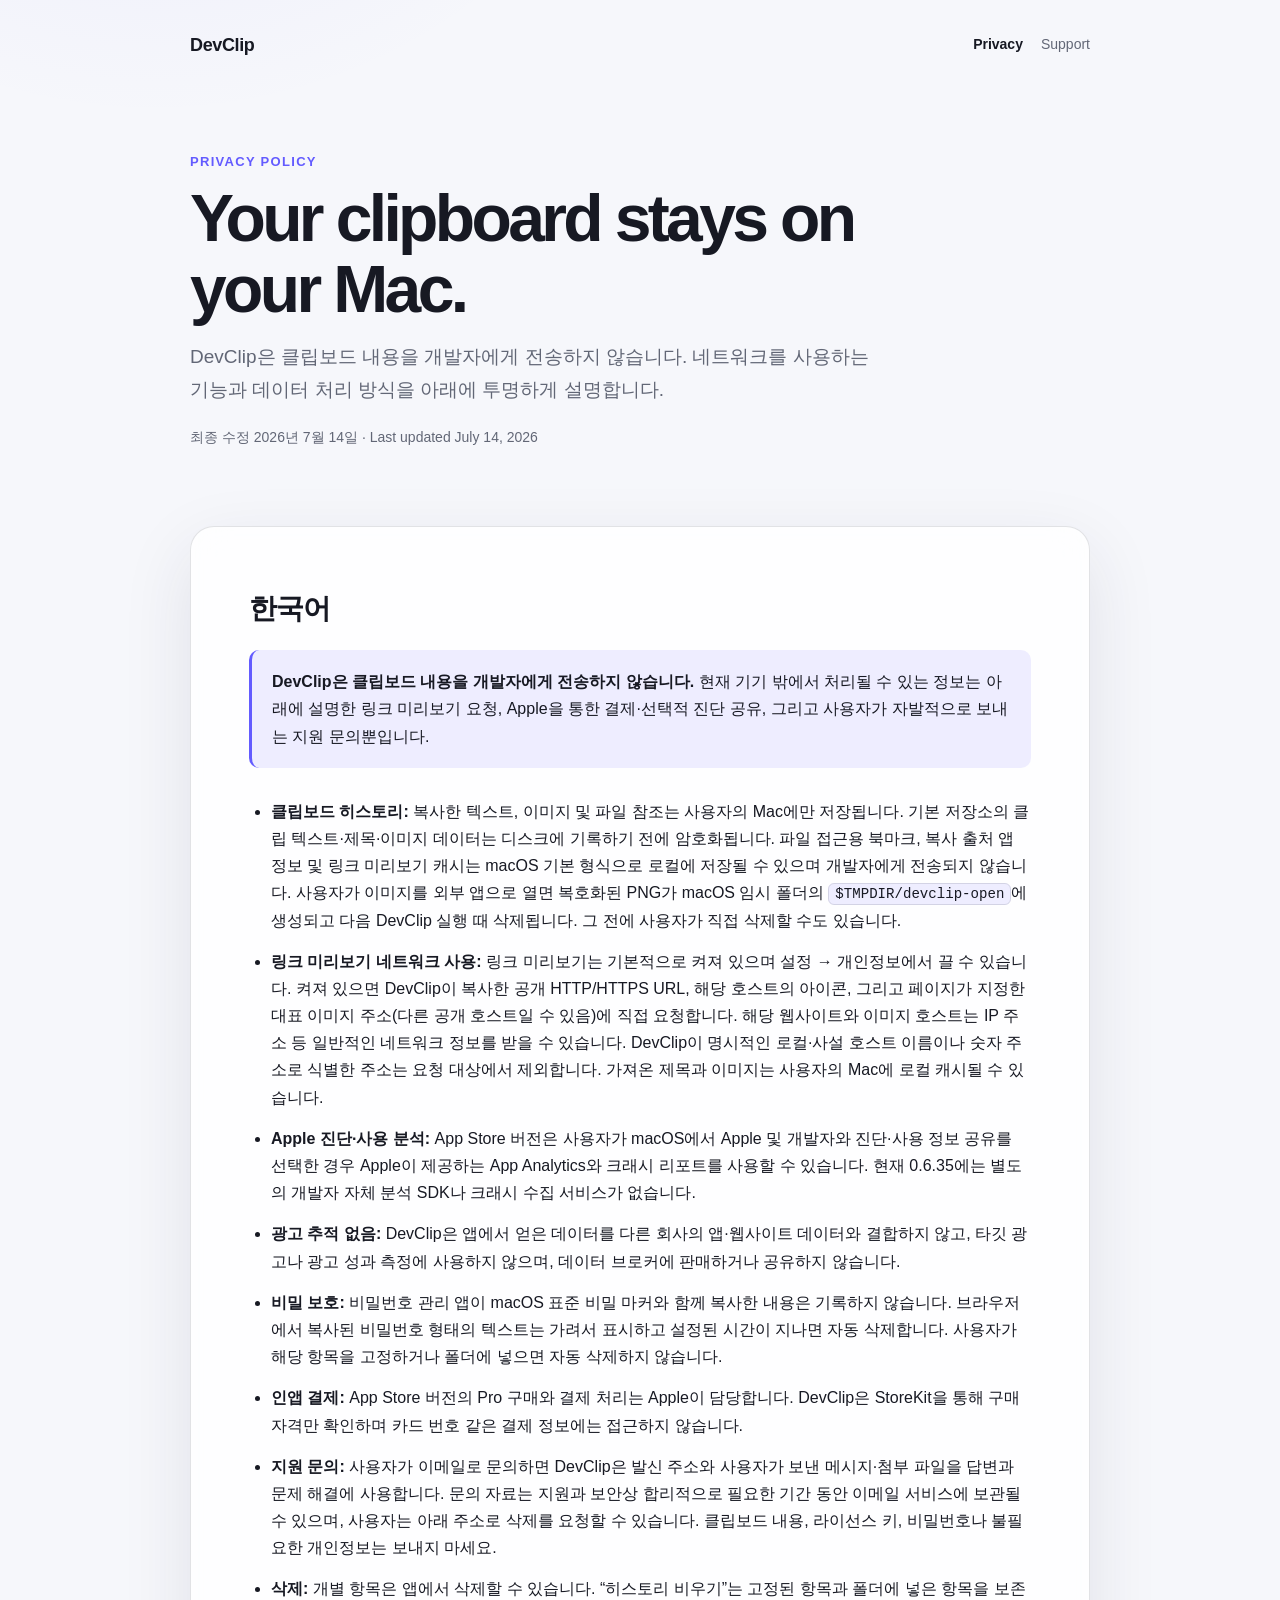
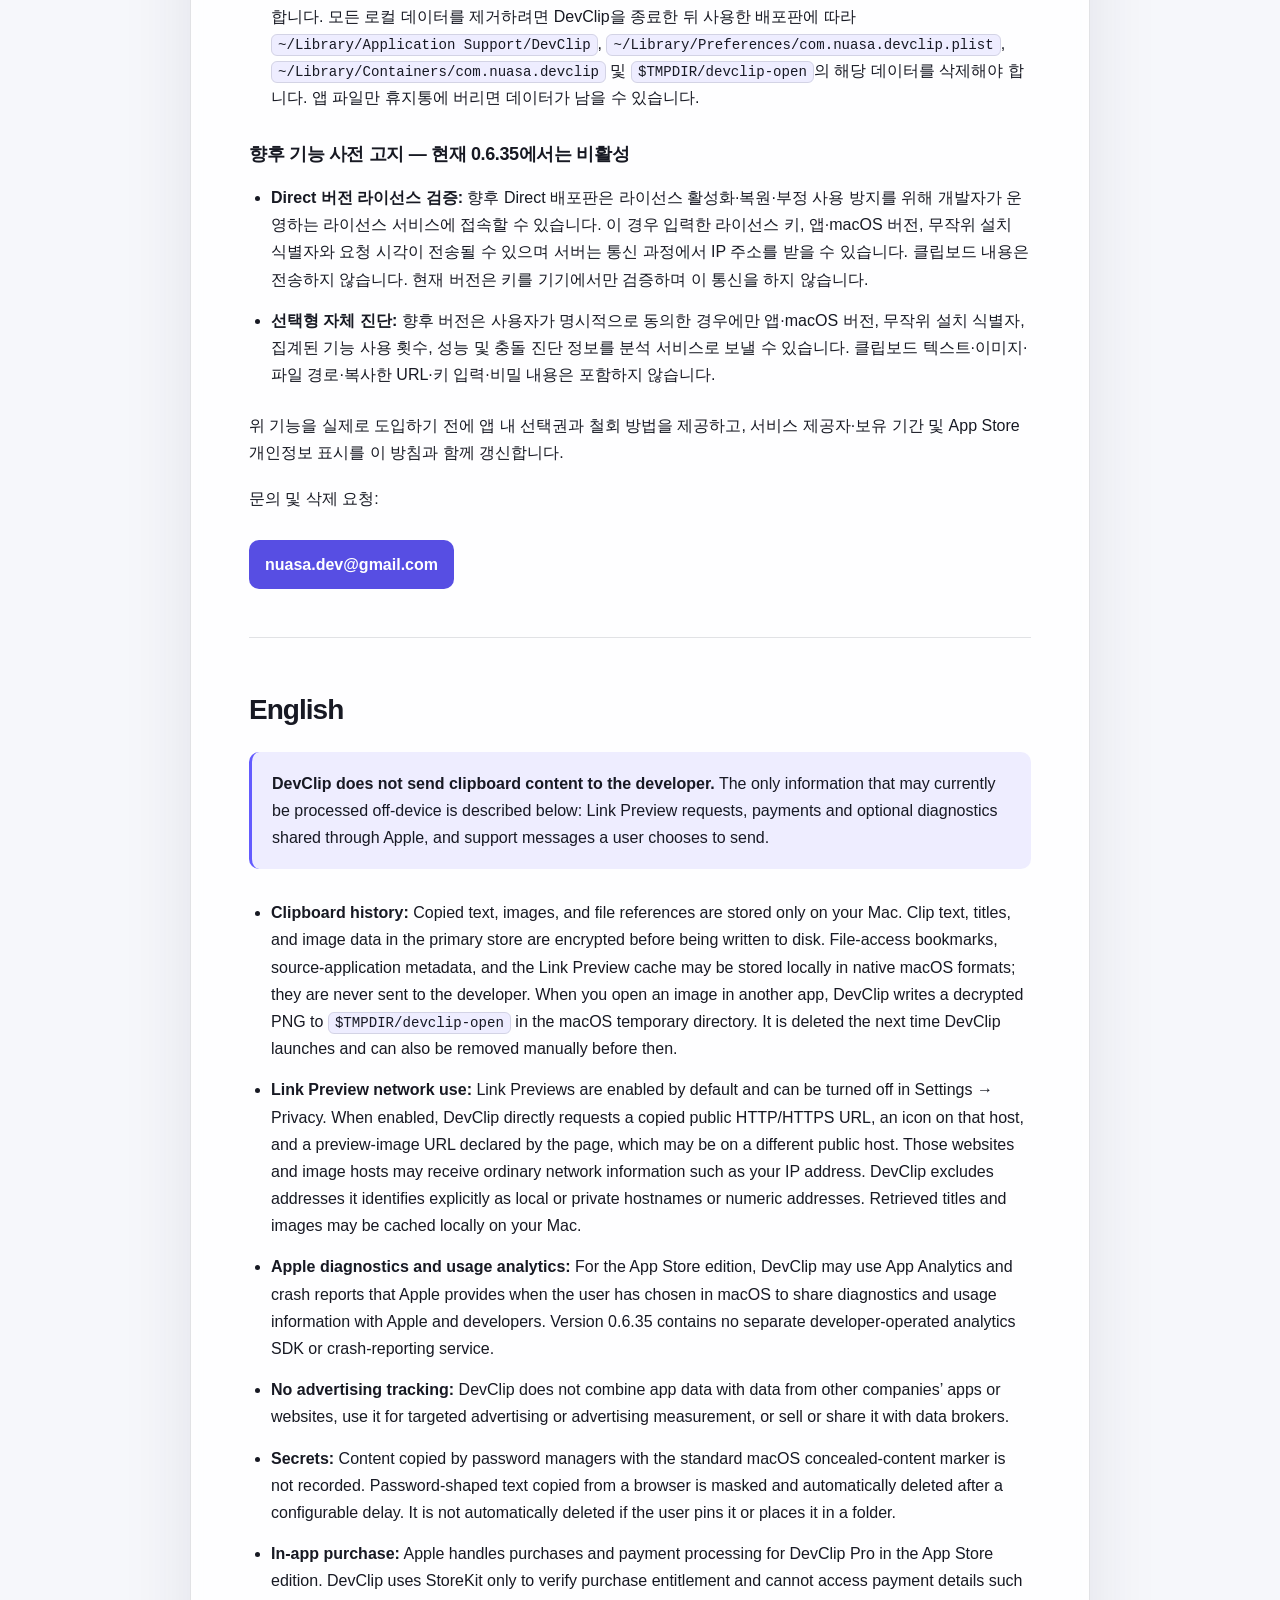
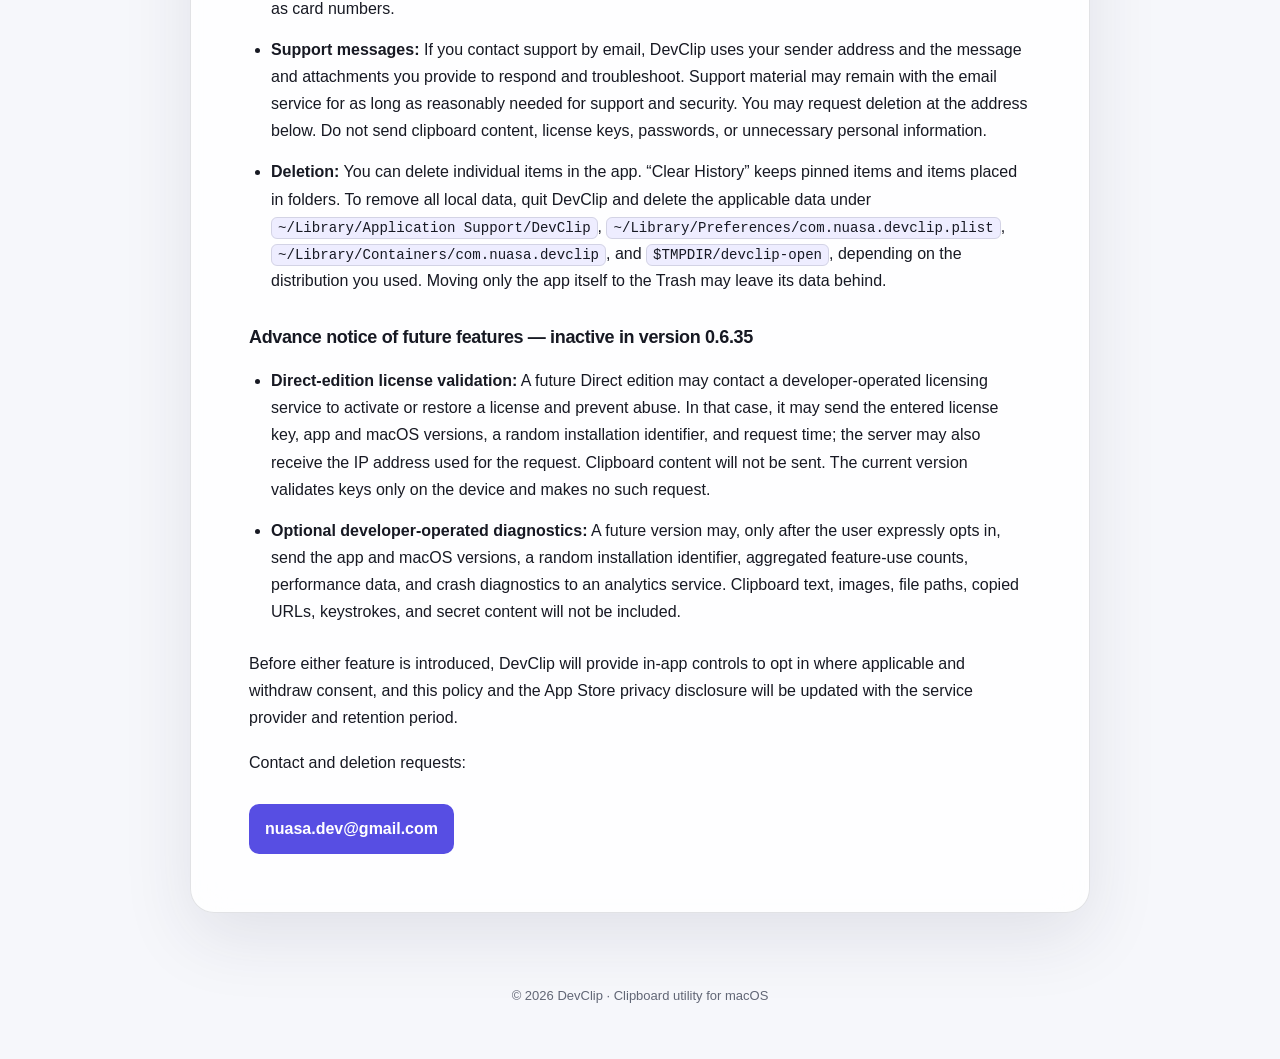
==== commit 54fa88bd: "Use Nuasa support email" ====
--- a/index.html
+++ b/index.html
@@ -47,7 +47,7 @@
           </ul>
           <p>위 기능을 실제로 도입하기 전에 앱 내 선택권과 철회 방법을 제공하고, 서비스 제공자·보유 기간 및 App Store 개인정보 표시를 이 방침과 함께 갱신합니다.</p>
           <p>문의 및 삭제 요청:</p>
-          <a class="contact" href="mailto:jaren82@gmail.com">jaren82@gmail.com</a>
+          <a class="contact" href="mailto:nuasa.dev@gmail.com">nuasa.dev@gmail.com</a>
         </section>
 
         <section class="language" lang="en">
@@ -70,7 +70,7 @@
           </ul>
           <p>Before either feature is introduced, DevClip will provide in-app controls to opt in where applicable and withdraw consent, and this policy and the App Store privacy disclosure will be updated with the service provider and retention period.</p>
           <p>Contact and deletion requests:</p>
-          <a class="contact" href="mailto:jaren82@gmail.com">jaren82@gmail.com</a>
+          <a class="contact" href="mailto:nuasa.dev@gmail.com">nuasa.dev@gmail.com</a>
         </section>
       </article>
     </main>
